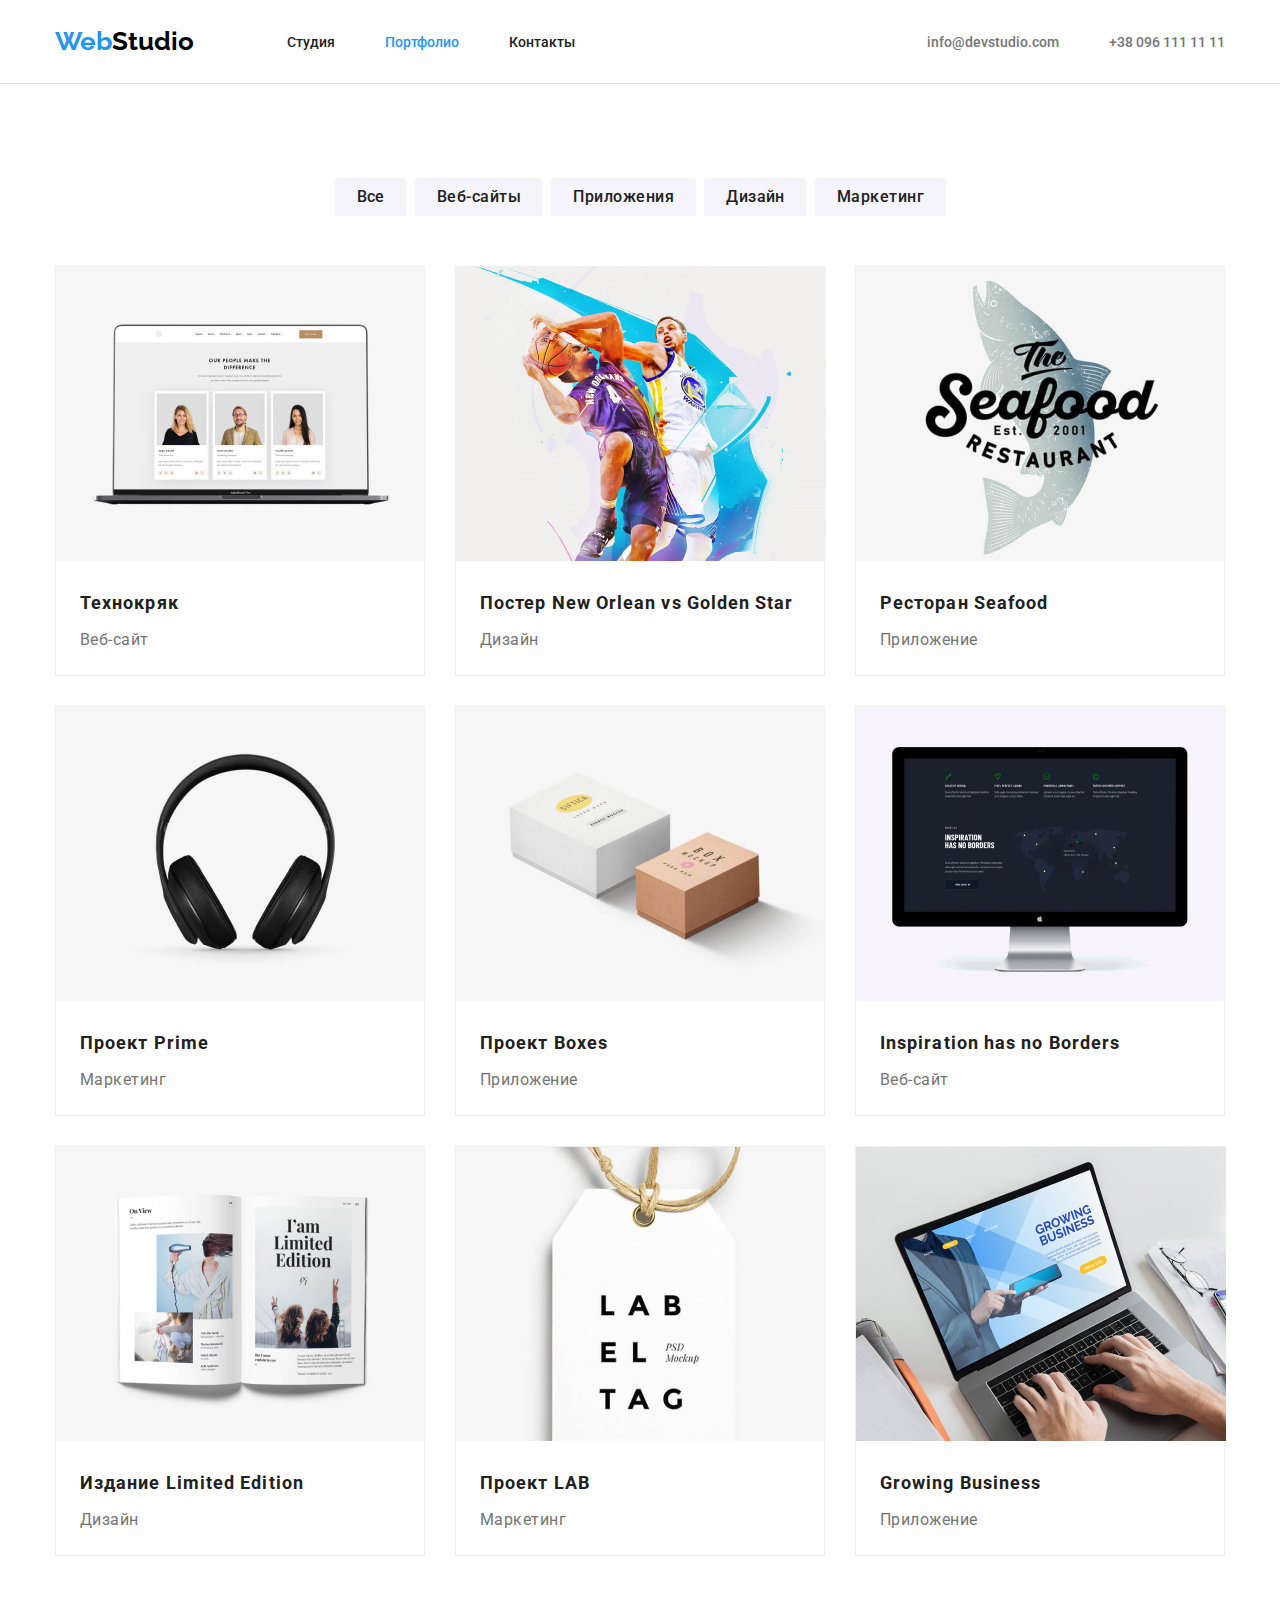
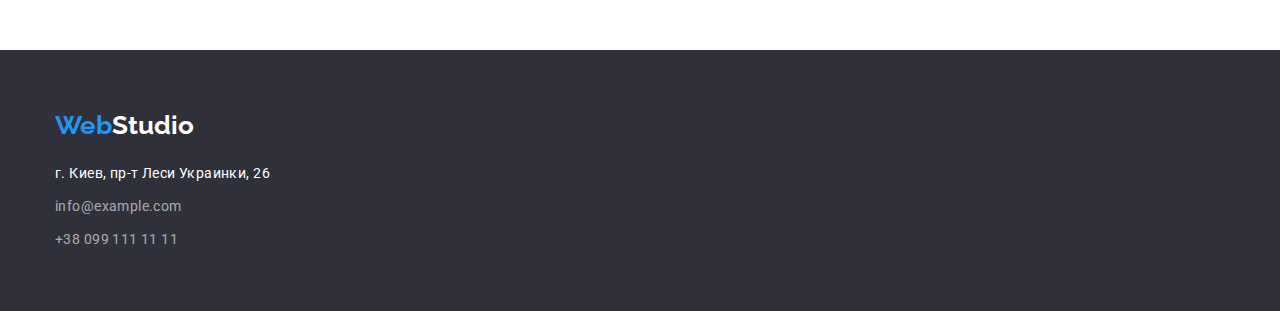
==== portfolio.html @ ee3eafd5 "Добавляет файлы ДЗ-3" ====
<!DOCTYPE html>
<html lang="ru">
  <head>
    <meta charset="UTF-8" />
    <meta name="viewport" content="width=device-width, initial-scale=1.0" />
    <title>Портфолио</title>
    <link rel="stylesheet" href="./css/style.css" />
    <link rel="preconnect" href="https://fonts.gstatic.com" />
    <link
      href="https://fonts.googleapis.com/css2?family=Raleway:wght@700&family=Roboto:wght@400;500;700;900&display=swap"
      rel="stylesheet"
    />
  </head>

  <body>
      <!-- Хедер-->
      <header class="page-header">
        <div class="container">
          <div class="flex-header">
            <!--Главная навигация-->
            <nav class="nav-container">
              <!--Лого хедер-->
              <a class="logo-header" href="./index.html" lang="en">
                <span class="logo-sec">Web</span>Studio
              </a>
              <ul class="site-nav list">
                <li class="item"><a class="link" href="./index.html">Студия</a></li>
                <li class="item"><a class="link current" href="./portfolio.html">Портфолио</a></li>
                <li class="item"><a class="link" href="#">Контакты</a></li>
              </ul>
            </nav>

            <!--Контакты хедер-->
            <ul class="contacts-header list">
              <li class="item">
                <a class="link" href="mailto:info@devstudio.com" lang="en"
                  >info@devstudio.com</a
                >
              </li>
              <li class="item">
                <a class="link" href="tel:+380961111111">+38 096 111 11 11</a>
              </li>
            </ul>
          </div>
        </div>
      </header>

      <!--Главный контент-->
      <main class="portfolio">
        <section>
          <div class="portfolio-section">
            <div class="container">
              <div class="filter-section">        
                <h1 class="hidden-title">Портфолио</h1>
                <!--Кнопки-фильтры-->
                <ul class="filter">
                  <li class="item">
                    <button class="filter-btn" type="button">Все</button>
                  </li>
                  <li class="item">
                    <button class="filter-btn" type="button">Веб-сайты</button>
                  </li>
                  <li class="item">
                    <button class="filter-btn" type="button">Приложения</button>
                  </li>
                  <li class="item">
                    <button class="filter-btn" type="button">Дизайн</button>
                  </li>
                  <li class="item">
                    <button class="filter-btn" type="button">Маркетинг</button>
                  </li>
                </ul>
              </div>

              <!--Реализованные проекты-->
              <div class="progects">
                <h2 class="hidden-title">Реализованные проекты</h2>
                <ul class="progects-list">
                  <li class="item">
                    <a href="#">
                      <img
                        src="images/portfolio/progect-1.jpg"
                        alt="Страница сайта Технокряк на ноутбуке"
                        width="370"
                      />
                      <div class="progect-text">
                        <h3 class="progect-name">Технокряк</h3>
                        <p class="progect-type">Веб-сайт</p>
                      </div>
                    </a>
                  </li>
                  <li class="item">
                    <a href="#">
                      <img
                        src="images/portfolio/progect-2.jpg"
                        alt="Постер Нью-Орлеан против Золотой звезды"
                        width="370"
                      />
                      <div class="progect-text">
                        <h3 class="progect-name">
                          Постер <span lang="en">New Orlean vs Golden Star</span>
                        </h3>
                        <p class="progect-type">Дизайн</p>
                      </div>
                    </a>
                  </li>
                  <li class="item">
                    <a href="#">
                      <img
                        src="images/portfolio/progect-3.jpg"
                        alt="Логотип ресторана Сифуд"
                        width="370"
                      />
                      <div class="progect-text">
                        <h3 class="progect-name">
                          Ресторан <span lang="en">Seafood</span>
                        </h3>
                        <p class="progect-type">Приложение</p>
                      </div>
                    </a>
                  </li >
                  <li class="item">
                    <a href="#">
                      <img
                        src="images/portfolio/progect-4.jpg"
                        alt="Полноразмерные наушники Прайм"
                        width="370"
                      />
                      <div class="progect-text">
                        <h3 class="progect-name">Проект <span lang="en">Prime</span></h3>
                        <p class="progect-type">Маркетинг</p>
                      </div>
                    </a>
                  </li>
                  <li class="item">
                    <a href="#">
                      <img
                        src="images/portfolio/progect-5.jpg"
                        alt="Постер проекта Боксес"
                        width="370"
                      />
                      <div class="progect-text">
                        <h3 class="progect-name">Проект <span lang="en">Boxes</span></h3>
                        <p class="progect-type">Приложение</p>
                      </div>
                    </a>
                  </li>
                  <li class="item">
                    <a href="#">
                      <img
                        src="images/portfolio/progect-6.jpg"
                        alt="Cтраница сайта У вдохновения нет границ на мониторе Эппл"
                        width="370"
                      />
                      <div class="progect-text">
                        <h3 class="progect-name" lang="en">
                          Inspiration has no Borders
                        </h3>
                        <p class="progect-type">Веб-сайт</p>
                      </div>
                    </a>
                  </li>
                  <li class="item">
                    <a href="#">
                      <img
                        src="images/portfolio/progect-7.jpg"
                        alt="Дизайн издания Лимитированая версия"
                        width="370"
                      />
                      <div class="progect-text">
                        <h3 class="progect-name">
                          Издание <span lang="en">Limited Edition</span>
                        </h3>
                        <p class="progect-type">Дизайн</p>
                      </div>
                    </a>
                  </li>
                  <li class="item">
                    <a href="#">
                      <img
                        src="images/portfolio/progect-8.jpg"
                        alt="Постер проекта ЛАБ"
                        width="370"
                      />
                      <div class="progect-text">
                        <h3 class="progect-name">Проект <span lang="en">LAB</span></h3>
                        <p class="progect-type">Маркетинг</p>
                      </div>
                    </a>
                  </li>
                  <li class="item">
                    <a href="#">
                      <img 
                        src="images/portfolio/progect-9.jpg"
                        alt="Страница приложения Растущий бизнес на ноутбуке"
                        width="370"
                      />
                      <div class="progect-text">
                        <h3 class="progect-name" lang="en">Growing Business</h3>
                        <p class="progect-type">Приложение</p>
                      </div>
                    </a>
                  </li>
                </ul>
              </div>
            </div>  
          </div>
        </section>
      </main>

      <!--Футер-->
      <footer class="page-footer">
        <div class="container">
          <!--Лого футер-->
          <a class="logo-footer" href="./index.html" lang="en">
            <span class="logo-sec">Web</span>Studio
          </a>

          <!--Реквизиты-->
          <div class="requisites">
            <!--Адрес-->
            <address class="address">г. Киев, пр-т Леси Украинки, 26</address>
            <!--Контакты футер-->
            <ul class="contacts-footer">
              <li class="item">
                <a class="link" href="mailto:info@example.com" lang="en"
                  >info@example.com</a
                >
              </li>
              <li class="item">
                <a class="link" href="tel:+380991111111">+38 099 111 11 11</a>
              </li>
            </ul>
          </div>
        </div>
      </footer>
  </body>
</html>
---- css/style.css ----
html{
    box-sizing: border-box;
}

*, ::before, ::after{
    box-sizing: inherit;
}

:root {
  /*Основные цвета текста */
  --pri-text-color: #212121;
  --sec-text-color: #757575;
  --accent-color: #2196f3;

  /* Основные цвета фона */
  --pri-background-color: #ffffff;
  --sec-background-color: #2f303a;
}

/* Стили по тегам */
body {
  font-family: "Roboto", sans-serif;
  font-style: normal;
  margin: 0;
}

h1, h2, h3, p {
  margin: 0;
  padding: 0;
}

ul {
  margin: 0;
  padding: 0;
}

li {
  margin: 0;
  padding: 0;
  list-style: none;
}

a {
  text-decoration: none;
}

.container {
  width: 1200px;
  padding-left: 15px;
  padding-right: 15px;
  margin: 0 auto;
}

/*Скрытые заголовки*/
.hidden-title {
  position: absolute;
  width: 1px;
  height: 1px;
  margin: -1px;
  border: 0;
  padding: 0;
  
  white-space: nowrap;
  clip-path: inset(100%);
  clip: rect(0 0 0 0);
  overflow: hidden;
}

/* Лого */
.logo-header {
  margin-right: 93px;

  font-family: Raleway, sans-serif;
  font-style: normal;
  font-weight: 700;
  font-size: 26px;
  line-height: 31px;

  color: #000000;
}

.logo-footer {
  font-family: Raleway, sans-serif;
  font-style: normal;
  font-weight: 700;
  font-size: 26px;
  line-height: 31px;
  
  color: #ffffff;
}

.logo-sec {
  color: var(--accent-color);
}

/* Хедер */
.page-header {
  border-bottom: #E5E5E5 1px solid;
  background: var(--pri-background-color);
}

.flex-header {
  display: flex;
  align-items: center;
  justify-content: space-between;
}

/* Навигация */
.nav-container {
  display: flex;
  align-items: center;
}

.site-nav {
  display: flex;
  align-items: center;
  width: 294px;

  padding-left: 0;
  padding-top: 32px;
  padding-bottom: 32px;
}

.site-nav .item:not(:last-child) {
  margin-right: 50px;
}

.site-nav .link {
  font-weight: 500;
  font-size: 14px;
  line-height: 16px;

  color: var(--pri-text-color);
}

.site-nav .link:hover,
.site-nav .link:focus {
  color: var(--accent-color);
}

.site-nav .link.current {
  color: var(--accent-color);
}

/* Контакты-хедер */
.contacts-header{
display: flex;
align-items: center;
}

.contacts-header .item:not(:last-child){
  margin-right: 50px;
}

.contacts-header .link {
  font-weight: 500;
  font-size: 14px;
  line-height: 16px;

  color: var(--sec-text-color);
}
.contacts-header .link:hover,
.contacts-header .link:focus {
  color: var(--accent-color);
}

/* Футер */
.page-footer {
  display: flex;
  flex-direction: column;

  padding-top: 60px;
  padding-bottom: 60px;

  background: var(--sec-background-color);
}

.requisites {
  margin-top: 20px;
  width: 231px;
}

.address {
  margin-bottom: 9px;

  font-style: normal;
  font-weight: 400;
  font-size: 14px;
  line-height: 24px;
  letter-spacing: 0.03em;
  color: #ffffff;
}

.contacts-footer .item:not(:last-child) {
  margin-bottom: 9px;
}

.contacts-footer .link {
  font-weight: 400;
  font-size: 14px;
  line-height: 24px;
  letter-spacing: 0.03em;
  color: rgba(255, 255, 255, 0.6);
}

/* Главный контент - Студия */
.section-title {
  margin-bottom: 50px;
  font-weight: 700;
  font-size: 36px;
  line-height:42px;
  text-align: center;
  letter-spacing: 0.03em;
  color: var(--pri-text-color);
}
/* Герой */
.hero {
  padding-top: 200px;
  padding-bottom: 200px;
  
  text-align: center;
  background: var(--sec-background-color);
}

.hero-title {
  width: 696px;

  margin-bottom: 30px;
  margin-left: auto;
  margin-right: auto;

  font-weight: 900;
  font-size: 44px;
  line-height: 60px;

  letter-spacing: 0.06em;
  text-transform: uppercase;
  color: #ffffff;
}

.hero-button {
  border: transparent;
  border-radius: 4px;

  cursor: pointer;

  padding-top: 10px;
  padding-bottom: 10px;
  padding-left: 32px;
  padding-right: 32px;

  font-family: inherit;
  font-weight: 700;
  font-size: 16px;
  line-height: 30px;

  letter-spacing: 0.06em;
  color: #ffffff;
  background-color: var(--accent-color);
}

/* Особенности */
.features {
  padding-top: 94px;

  background: var(--pri-background-color);
}

.features-list {
  display: flex;
}

.features-list .item {
  width: 270px;
  margin-right: 30px;
}

.features-list .item:last-child {
  margin-right: 0;
}

.features-title {
  margin-bottom: 10px;

  font-weight: 700;
  font-size: 14px;
  line-height: 16px;
  letter-spacing: 0.03em;
  text-transform: uppercase;
  color: var(--pri-text-color);
}

.features-text {
  font-weight: 400;
  font-size: 14px;
  line-height: 24px;
  letter-spacing: 0.03em;
  color: var(--sec-text-color);
}

/* Чем мы занимаемся */
.we-do {
  padding-top: 94px;
  padding-bottom: 94px;

  background: var(--pri-background-color);
}

.we-do-list {
  display: flex;
}

.we-do-list .item {
  width: 370px;
  margin-right: 30px;
}

.we-do-list .item:last-child{
  margin-right: 0;
}

/* Наша командa */
.team {
  padding-top: 94px; 
  padding-bottom: 94px; 

  background: #f5f4fa;
}

.team-list{
  display: flex;
}

.team-list .item {
  width: 270px;
  margin-right: 30px;
  background-color: var(--pri-background-color);
}

.team-list .item:last-child {
  margin-right: 0;
}

.team-text {
  padding-top: 30px;
  padding-bottom: 30px;
}

.team-name {
  margin-bottom: 10px;
  font-weight: 500;
  font-size: 16px;
  line-height: 19px;
  text-align: center;
  letter-spacing: 0.03em;
  color: var(--pri-text-color);
}

.team-profession {
  font-weight: 400;
  font-size: 16px;
  line-height: 19px;
  text-align: center;
  letter-spacing: 0.03em;
  color: var(--sec-text-color);
}

/* Главный контент - Портфолио */
.portfolio-section {
  padding-top: 94px;
  padding-bottom: 94px;
}

.filter-section {
  text-align: center;
  background: var(--pri-background-color);
}

/* Кнопки-фильтры */
.filter {
  display: flex;

  margin-left: auto;
  margin-right: auto;
  width: 611px;

}

.filter .item {
  margin-right: 8px;
}

.filter .item:last-child {
  margin-right: 0;
}

.filter-btn {
  border: transparent;
  border-radius: 4px;

  cursor: pointer;
  white-space: nowrap;

  padding-top: 6px;
  padding-bottom: 6px;
  padding-left: 22px;
  padding-right: 22px;
  
  font-family: inherit;
  font-weight: 500;
  font-size: 16px;
  line-height: 26px;
  text-align: center;
  letter-spacing: 0.03em;
  color: var(--pri-text-color);
  background: #f5f4fa;
}

.filter-btn:hover,
.filter-btn:focus {
  font-weight: 500;
  font-size: 16px;
  line-height: 26px;
  text-align: center;
  letter-spacing: 0.03em;
  color: #ffffff;
  background: var(--accent-color);
}

/* Реализованные проекты */
.progects {
  margin-top: 50px;
}

.progects-list {
  display: flex;
  flex-wrap: wrap;
}

.progects-list .item {
  width: 370px;
  border: 1px solid #eeeeee;
  margin-bottom: 30px;
  margin-right: 30px;
  text-align: left;
}

.progects-list .item:nth-child(3n) {
    margin-right: 0px;
}

.progects-list .item:nth-last-child(-n+3){
    margin-bottom: 0px;
}

.progect-text {
  padding-top: 20px;
  padding-bottom: 20px;
  padding-left: 24px;
  padding-right: 24px;
}

.progect-name {
  margin-bottom: 4px;
  font-weight: 700;
  font-size: 18px;

  line-height: 36px;
  letter-spacing: 0.06em;
  color: var(--pri-text-color)
}

.progect-type {
  font-weight: 400;
  font-size: 16px;
  line-height: 30px;
  letter-spacing: 0.03em;
  color: var(--sec-text-color)
}
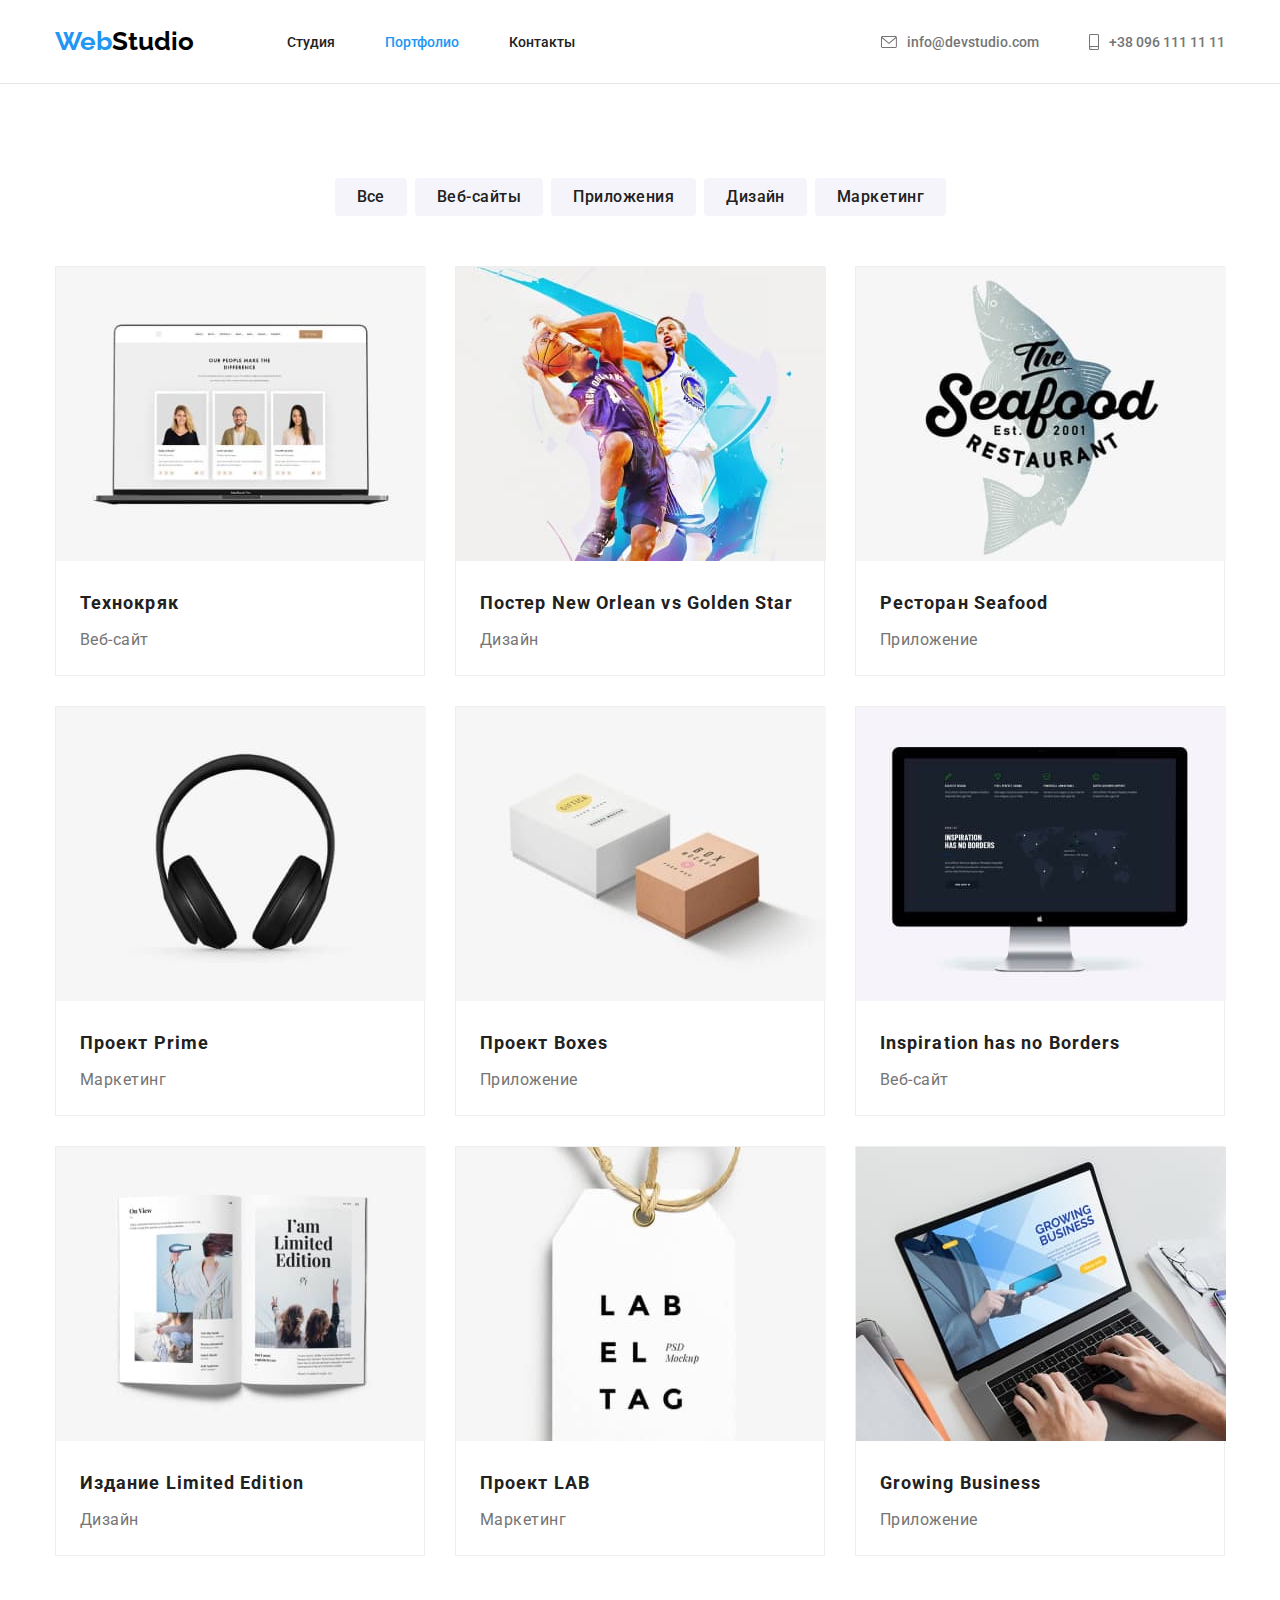
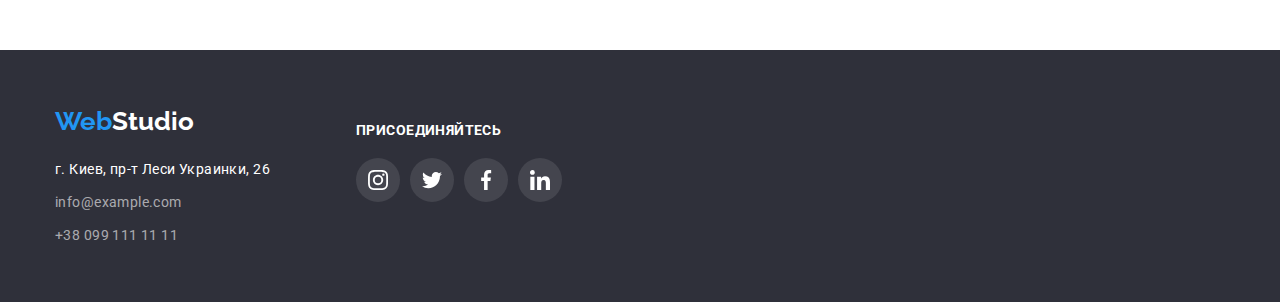
==== commit 28aa1ec4: "Вносит правки в портфолио" ====
--- a/portfolio.html
+++ b/portfolio.html
@@ -33,12 +33,19 @@
             <!--Контакты хедер-->
             <ul class="contacts-header list">
               <li class="item">
-                <a class="link" href="mailto:info@devstudio.com" lang="en"
-                  >info@devstudio.com</a
-                >
+                <a class="link" href="mailto:info@devstudio.com" lang="en">
+                  <svg class="contact-icon" width="16" height="12">
+                    <use href="./images/svg/symbol-defs.svg#icon-envelope"></use>
+                  </svg> 
+                  info@devstudio.com 
+                </a>
               </li>
               <li class="item">
-                <a class="link" href="tel:+380961111111">+38 096 111 11 11</a>
+                <a class="link" href="tel:+380961111111">
+                  <svg class="contact-icon" width="10" height="16">
+                    <use href="./images/svg/symbol-defs.svg#icon-smartphone"></use>
+                  </svg>
+                  +38 096 111 11 11</a>
               </li>
             </ul>
           </div>
@@ -77,20 +84,20 @@
                 <h2 class="hidden-title">Реализованные проекты</h2>
                 <ul class="progects-list">
                   <li class="item">
-                    <a href="#">
+                    <a class="link" href="#">
                       <img
                         src="images/portfolio/progect-1.jpg"
                         alt="Страница сайта Технокряк на ноутбуке"
                         width="370"
                       />
-                      <div class="progect-text">
+                      <div class="progect-text">  
                         <h3 class="progect-name">Технокряк</h3>
                         <p class="progect-type">Веб-сайт</p>
                       </div>
                     </a>
                   </li>
                   <li class="item">
-                    <a href="#">
+                    <a class="link" href="#">
                       <img
                         src="images/portfolio/progect-2.jpg"
                         alt="Постер Нью-Орлеан против Золотой звезды"
@@ -105,7 +112,7 @@
                     </a>
                   </li>
                   <li class="item">
-                    <a href="#">
+                    <a class="link" href="#">
                       <img
                         src="images/portfolio/progect-3.jpg"
                         alt="Логотип ресторана Сифуд"
@@ -120,7 +127,7 @@
                     </a>
                   </li >
                   <li class="item">
-                    <a href="#">
+                    <a class="link" href="#">
                       <img
                         src="images/portfolio/progect-4.jpg"
                         alt="Полноразмерные наушники Прайм"
@@ -133,7 +140,7 @@
                     </a>
                   </li>
                   <li class="item">
-                    <a href="#">
+                    <a class="link" href="#">
                       <img
                         src="images/portfolio/progect-5.jpg"
                         alt="Постер проекта Боксес"
@@ -146,7 +153,7 @@
                     </a>
                   </li>
                   <li class="item">
-                    <a href="#">
+                    <a class="link" href="#">
                       <img
                         src="images/portfolio/progect-6.jpg"
                         alt="Cтраница сайта У вдохновения нет границ на мониторе Эппл"
@@ -161,7 +168,7 @@
                     </a>
                   </li>
                   <li class="item">
-                    <a href="#">
+                    <a class="link" href="#">
                       <img
                         src="images/portfolio/progect-7.jpg"
                         alt="Дизайн издания Лимитированая версия"
@@ -176,7 +183,7 @@
                     </a>
                   </li>
                   <li class="item">
-                    <a href="#">
+                    <a class="link" href="#">
                       <img
                         src="images/portfolio/progect-8.jpg"
                         alt="Постер проекта ЛАБ"
@@ -189,7 +196,7 @@
                     </a>
                   </li>
                   <li class="item">
-                    <a href="#">
+                    <a class="link" href="#">
                       <img 
                         src="images/portfolio/progect-9.jpg"
                         alt="Страница приложения Растущий бизнес на ноутбуке"
@@ -199,7 +206,7 @@
                         <h3 class="progect-name" lang="en">Growing Business</h3>
                         <p class="progect-type">Приложение</p>
                       </div>
-                    </a>
+                    </a>      
                   </li>
                 </ul>
               </div>
@@ -211,26 +218,63 @@
       <!--Футер-->
       <footer class="page-footer">
         <div class="container">
-          <!--Лого футер-->
-          <a class="logo-footer" href="./index.html" lang="en">
-            <span class="logo-sec">Web</span>Studio
-          </a>
-
-          <!--Реквизиты-->
-          <div class="requisites">
-            <!--Адрес-->
-            <address class="address">г. Киев, пр-т Леси Украинки, 26</address>
-            <!--Контакты футер-->
-            <ul class="contacts-footer">
-              <li class="item">
-                <a class="link" href="mailto:info@example.com" lang="en"
-                  >info@example.com</a
-                >
-              </li>
-              <li class="item">
-                <a class="link" href="tel:+380991111111">+38 099 111 11 11</a>
-              </li>
-            </ul>
+          <div class="flex-footer">
+            <div class="footer-address">
+              <!--Лого футер-->
+              <a class="logo-footer" href="./index.html" lang="en">
+                <span class="logo-sec">Web</span>Studio
+              </a>
+
+              <!--Реквизиты-->
+              <div class="requisites">
+                <!--Адрес-->
+                <address class="address">г. Киев, пр-т Леси Украинки, 26</address>
+                <!--Контакты футер-->
+                <ul class="contacts-footer">
+                  <li class="item">
+                    <a class="link" href="mailto:info@example.com" lang="en"
+                      >info@example.com
+                    </a>
+                  </li>
+                  <li class="item">
+                    <a class="link" href="tel:+380991111111">+38 099 111 11 11</a>
+                  </li>
+                </ul>
+              </div>
+            </div>
+            <div class="join">
+              <p class="footer-text">Присоединяйтесь</p>
+                <ul class="footer-links list">
+                  <li class="item">
+                    <a class="link" href="#">
+                      <svg class="social-icon" width="20" height="20">
+                        <use href="./images/svg/symbol-defs.svg#icon-instagram"></use>
+                      </svg>
+                    </a>
+                  </li>
+                  <li class="item">
+                    <a class="link" href="#">
+                      <svg class="social-icon" width="20" height="20">
+                        <use href="./images/svg/symbol-defs.svg#icon-twitter"></use>
+                      </svg>
+                    </a>
+                  </li>
+                  <li class="item">
+                    <a class="link" href="#">
+                      <svg class="social-icon" width="20" height="20">
+                        <use href="./images/svg/symbol-defs.svg#icon-facebook"></use>
+                      </svg>
+                    </a>
+                  </li>
+                  <li class="item">
+                    <a class="link" href="#">
+                      <svg class="social-icon" width="20" height="20">
+                        <use href="./images/svg/symbol-defs.svg#icon-linkedin"></use>
+                      </svg>
+                    </a>
+                  </li>
+                </ul>
+            </div>
           </div>
         </div>
       </footer>
--- a/css/style.css
+++ b/css/style.css
@@ -15,6 +15,11 @@
   /* Основные цвета фона */
   --pri-background-color: #ffffff;
   --sec-background-color: #2f303a;
+  --hero-background-color: #C4C4C4;
+
+  /* Основные цвета иконок */
+  --icon-color: #AFB1B8;
+  --icon-background-color: #F5F4FA;
 }
 
 /* Стили по тегам */
@@ -44,6 +49,7 @@
   text-decoration: none;
 }
 
+/* Контейнер */
 .container {
   width: 1200px;
   padding-left: 15px;
@@ -153,26 +159,41 @@
 }
 
 .contacts-header .link {
+  display: flex;
+  align-items: center;
   font-weight: 500;
   font-size: 14px;
   line-height: 16px;
 
   color: var(--sec-text-color);
+  fill: var(--sec-text-color);
+
 }
 .contacts-header .link:hover,
 .contacts-header .link:focus {
+  fill: var(--accent-color);
   color: var(--accent-color);
+}
+
+.contact-icon {
+margin-right: 10px;
 }
 
 /* Футер */
 .page-footer {
-  display: flex;
-  flex-direction: column;
-
-  padding-top: 60px;
-  padding-bottom: 60px;
+  /* padding-top: 60px;
+  padding-bottom: 60px; */
 
   background: var(--sec-background-color);
+}
+
+.flex-footer {
+  display: flex;
+  align-items: center;
+}
+
+.footer-address {
+  margin-right: 70px;
 }
 
 .requisites {
@@ -202,6 +223,50 @@
   letter-spacing: 0.03em;
   color: rgba(255, 255, 255, 0.6);
 }
+
+.join {
+  width: 206px;
+  padding-top: 72px;
+  padding-bottom: 100px;
+}
+
+.footer-text {
+  margin-bottom: 20px;
+  font-weight: 700;
+  font-size: 14px;
+  line-height: 16px;
+  letter-spacing: 0.03em;
+  text-transform: uppercase;
+  color: #FFFFFF;
+}
+
+.footer-links {
+  display: flex;
+  justify-content: center;
+  align-items: center;
+  width:206px;
+}
+
+.footer-links>.item:not(:last-child) {
+  margin-right: 10px;
+}
+.footer-links .link{
+  display: flex;
+  align-items: center;
+  padding: 12px;
+  border-radius: 50%;
+  background-color: rgba(255, 255, 255, 0.1);
+  fill: #ffffff;
+}
+
+.footer-links .link:hover,
+.footer-links .link:focus {
+  border-radius: 50%;
+  background-color: var(--accent-color);
+  fill:  #ffffff;
+}
+
+
 
 /* Главный контент - Студия */
 .section-title {
@@ -215,11 +280,26 @@
 }
 /* Герой */
 .hero {
+  text-align: center;
+  background-color: var(--hero-background-color);
+}
+
+.overlay {
+  margin-left: auto;
+  margin-right: auto;
+  max-width: 1600px;
+  height: 600px;
+  background-image: linear-gradient( to right, rgba(47, 48, 58, 0.4), rgba(47, 48, 58, 0.4) ), url(../images/studio/Hero.jpg);
+  background-size: cover;
+  background-repeat: no-repeat;
+  background-position: center;
+}
+
+.container-hero {
+  margin-left: auto;
+  margin-right: auto;
   padding-top: 200px;
   padding-bottom: 200px;
-  
-  text-align: center;
-  background: var(--sec-background-color);
 }
 
 .hero-title {
@@ -298,6 +378,17 @@
   color: var(--sec-text-color);
 }
 
+.features-svg {
+  display: flex;
+  align-items: center;
+
+  margin-bottom: 30px;
+  height: 120px;
+  background-color: var(--icon-background-color);
+
+  border-radius: 4px;
+}
+
 /* Чем мы занимаемся */
 .we-do {
   padding-top: 94px;
@@ -331,7 +422,7 @@
   display: flex;
 }
 
-.team-list .item {
+.team-list>.item {
   width: 270px;
   margin-right: 30px;
   background-color: var(--pri-background-color);
@@ -343,7 +434,7 @@
 
 .team-text {
   padding-top: 30px;
-  padding-bottom: 30px;
+  margin-bottom: 16px;
 }
 
 .team-name {
@@ -364,6 +455,86 @@
   letter-spacing: 0.03em;
   color: var(--sec-text-color);
 }
+
+.team-links {
+  padding-bottom: 30px;
+  margin-left: auto;
+  margin-right: auto;
+  width: 206px
+}
+
+.social-links {
+  display: flex;
+  justify-content: center;
+  align-items: center;
+}
+
+.social-links>.item:not(:last-child) {
+  margin-right: 10px;
+}
+.social-links .link{
+  display: flex;
+  align-items: center;
+  padding: 12px;
+  fill: var(--icon-color);
+}
+
+.social-links .link:hover,
+.social-links .link:focus {
+  border-radius: 50%;
+  background-color: var(--accent-color);
+  fill:  #ffffff;
+}
+
+
+
+/* Постоянные клиенты */
+.clients {
+  padding-top: 94px;
+  padding-bottom: 94px;
+
+  background: var(--pri-background-color);
+}
+
+.clients-list {
+  display: flex;
+  justify-content: center;
+}
+
+.clients-list .item {
+  display: flex;
+  justify-content: center;
+  align-items: center;
+  margin-right: 30px;
+  width: 170px;
+  height: 90px;
+} 
+
+.clients-list .item:last-child {
+  margin-right: 0;
+}
+
+.clients-list .link{
+  display: flex;
+  justify-content: center;
+  align-items: center;
+
+  width: 100%;
+  height: 100%;
+  border: 1px solid var(--icon-color);
+  border-radius: 4px;
+
+  color: var(--icon-color);
+  fill: var(--icon-color);
+}
+
+.clients-list .link:hover,
+.clients-list .link:focus {
+  border: 1px solid var(--accent-color);
+  fill: var(--accent-color);
+}
+
+
 
 /* Главный контент - Портфолио */
 .portfolio-section {
@@ -425,6 +596,10 @@
   letter-spacing: 0.03em;
   color: #ffffff;
   background: var(--accent-color);
+
+  box-shadow: 0px 3px 1px rgba(0, 0, 0, 0.1), 0px 1px 2px rgba(0, 0, 0, 0.08), 0px 2px 2px rgba(0, 0, 0, 0.12);
+  border-radius: 4px;
+
 }
 
 /* Реализованные проекты */
@@ -445,6 +620,15 @@
   text-align: left;
 }
 
+.progects-list .link {
+  display: block;
+}
+
+.progects-list .link:hover,
+.progects-list .link:focus {
+  box-shadow: 0px 1px 1px rgba(0, 0, 0, 0.12), 0px 4px 4px rgba(0, 0, 0, 0.06), 1px 4px 6px rgba(0, 0, 0, 0.16);
+}
+
 .progects-list .item:nth-child(3n) {
     margin-right: 0px;
 }
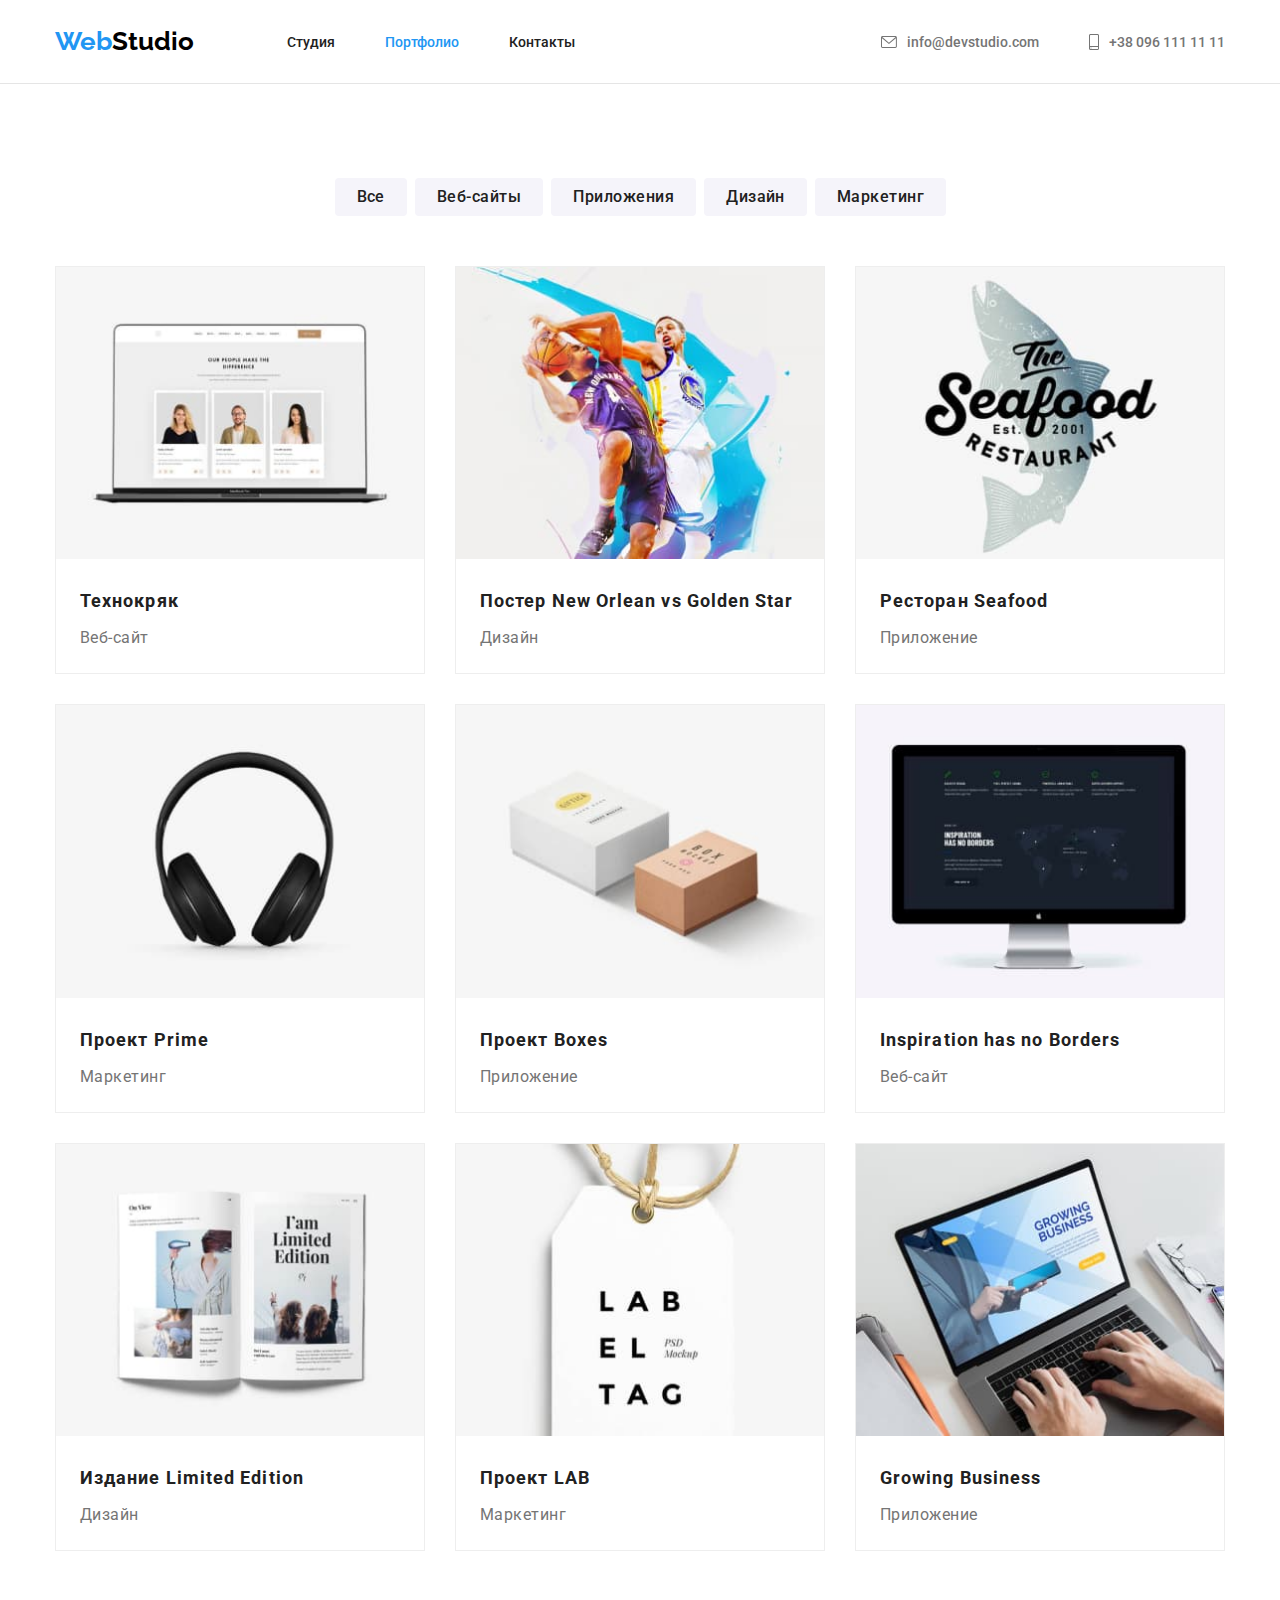
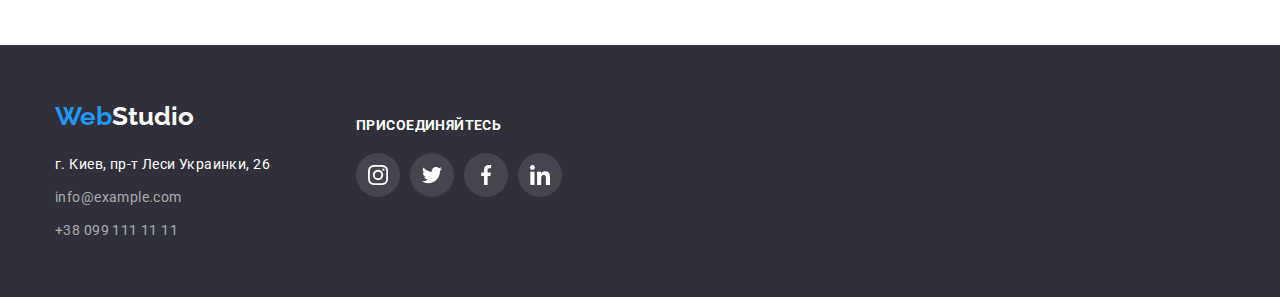
==== commit 18e82a58: "Вносит правки" ====
--- a/portfolio.html
+++ b/portfolio.html
@@ -88,7 +88,7 @@
                       <img
                         src="images/portfolio/progect-1.jpg"
                         alt="Страница сайта Технокряк на ноутбуке"
-                        width="370"
+                        width="100%"
                       />
                       <div class="progect-text">  
                         <h3 class="progect-name">Технокряк</h3>
@@ -101,7 +101,7 @@
                       <img
                         src="images/portfolio/progect-2.jpg"
                         alt="Постер Нью-Орлеан против Золотой звезды"
-                        width="370"
+                        width="100%"
                       />
                       <div class="progect-text">
                         <h3 class="progect-name">
@@ -116,7 +116,7 @@
                       <img
                         src="images/portfolio/progect-3.jpg"
                         alt="Логотип ресторана Сифуд"
-                        width="370"
+                        width="100%"
                       />
                       <div class="progect-text">
                         <h3 class="progect-name">
@@ -131,7 +131,7 @@
                       <img
                         src="images/portfolio/progect-4.jpg"
                         alt="Полноразмерные наушники Прайм"
-                        width="370"
+                        width="100%"
                       />
                       <div class="progect-text">
                         <h3 class="progect-name">Проект <span lang="en">Prime</span></h3>
@@ -144,7 +144,7 @@
                       <img
                         src="images/portfolio/progect-5.jpg"
                         alt="Постер проекта Боксес"
-                        width="370"
+                        width="100%"
                       />
                       <div class="progect-text">
                         <h3 class="progect-name">Проект <span lang="en">Boxes</span></h3>
@@ -157,7 +157,7 @@
                       <img
                         src="images/portfolio/progect-6.jpg"
                         alt="Cтраница сайта У вдохновения нет границ на мониторе Эппл"
-                        width="370"
+                        width="100%"
                       />
                       <div class="progect-text">
                         <h3 class="progect-name" lang="en">
@@ -172,7 +172,7 @@
                       <img
                         src="images/portfolio/progect-7.jpg"
                         alt="Дизайн издания Лимитированая версия"
-                        width="370"
+                        width="100%"
                       />
                       <div class="progect-text">
                         <h3 class="progect-name">
@@ -187,7 +187,7 @@
                       <img
                         src="images/portfolio/progect-8.jpg"
                         alt="Постер проекта ЛАБ"
-                        width="370"
+                        width="100%"
                       />
                       <div class="progect-text">
                         <h3 class="progect-name">Проект <span lang="en">LAB</span></h3>
@@ -200,7 +200,7 @@
                       <img 
                         src="images/portfolio/progect-9.jpg"
                         alt="Страница приложения Растущий бизнес на ноутбуке"
-                        width="370"
+                        width="100%"
                       />
                       <div class="progect-text">
                         <h3 class="progect-name" lang="en">Growing Business</h3>
--- a/css/style.css
+++ b/css/style.css
@@ -76,6 +76,9 @@
 .logo-header {
   margin-right: 93px;
 
+  padding-top: 24px;
+  padding-bottom: 24px;
+
   font-family: Raleway, sans-serif;
   font-style: normal;
   font-weight: 700;
@@ -135,6 +138,8 @@
   font-weight: 500;
   font-size: 14px;
   line-height: 16px;
+  padding-top: 32px;
+  padding-bottom: 32px;       
 
   color: var(--pri-text-color);
 }
@@ -161,6 +166,10 @@
 .contacts-header .link {
   display: flex;
   align-items: center;
+
+  padding-top: 32px;
+  padding-bottom: 32px;
+
   font-weight: 500;
   font-size: 14px;
   line-height: 16px;
@@ -380,6 +389,7 @@
 
 .features-svg {
   display: flex;
+  justify-content: center;
   align-items: center;
 
   margin-bottom: 30px;
@@ -425,6 +435,10 @@
 .team-list>.item {
   width: 270px;
   margin-right: 30px;
+
+  box-shadow: 0px 1px 3px rgba(0, 0, 0, 0.12), 0px 1px 1px rgba(0, 0, 0, 0.14), 0px 2px 1px rgba(0, 0, 0, 0.2);
+  border-radius: 0px 0px 4px 4px;
+
   background-color: var(--pri-background-color);
 }
 
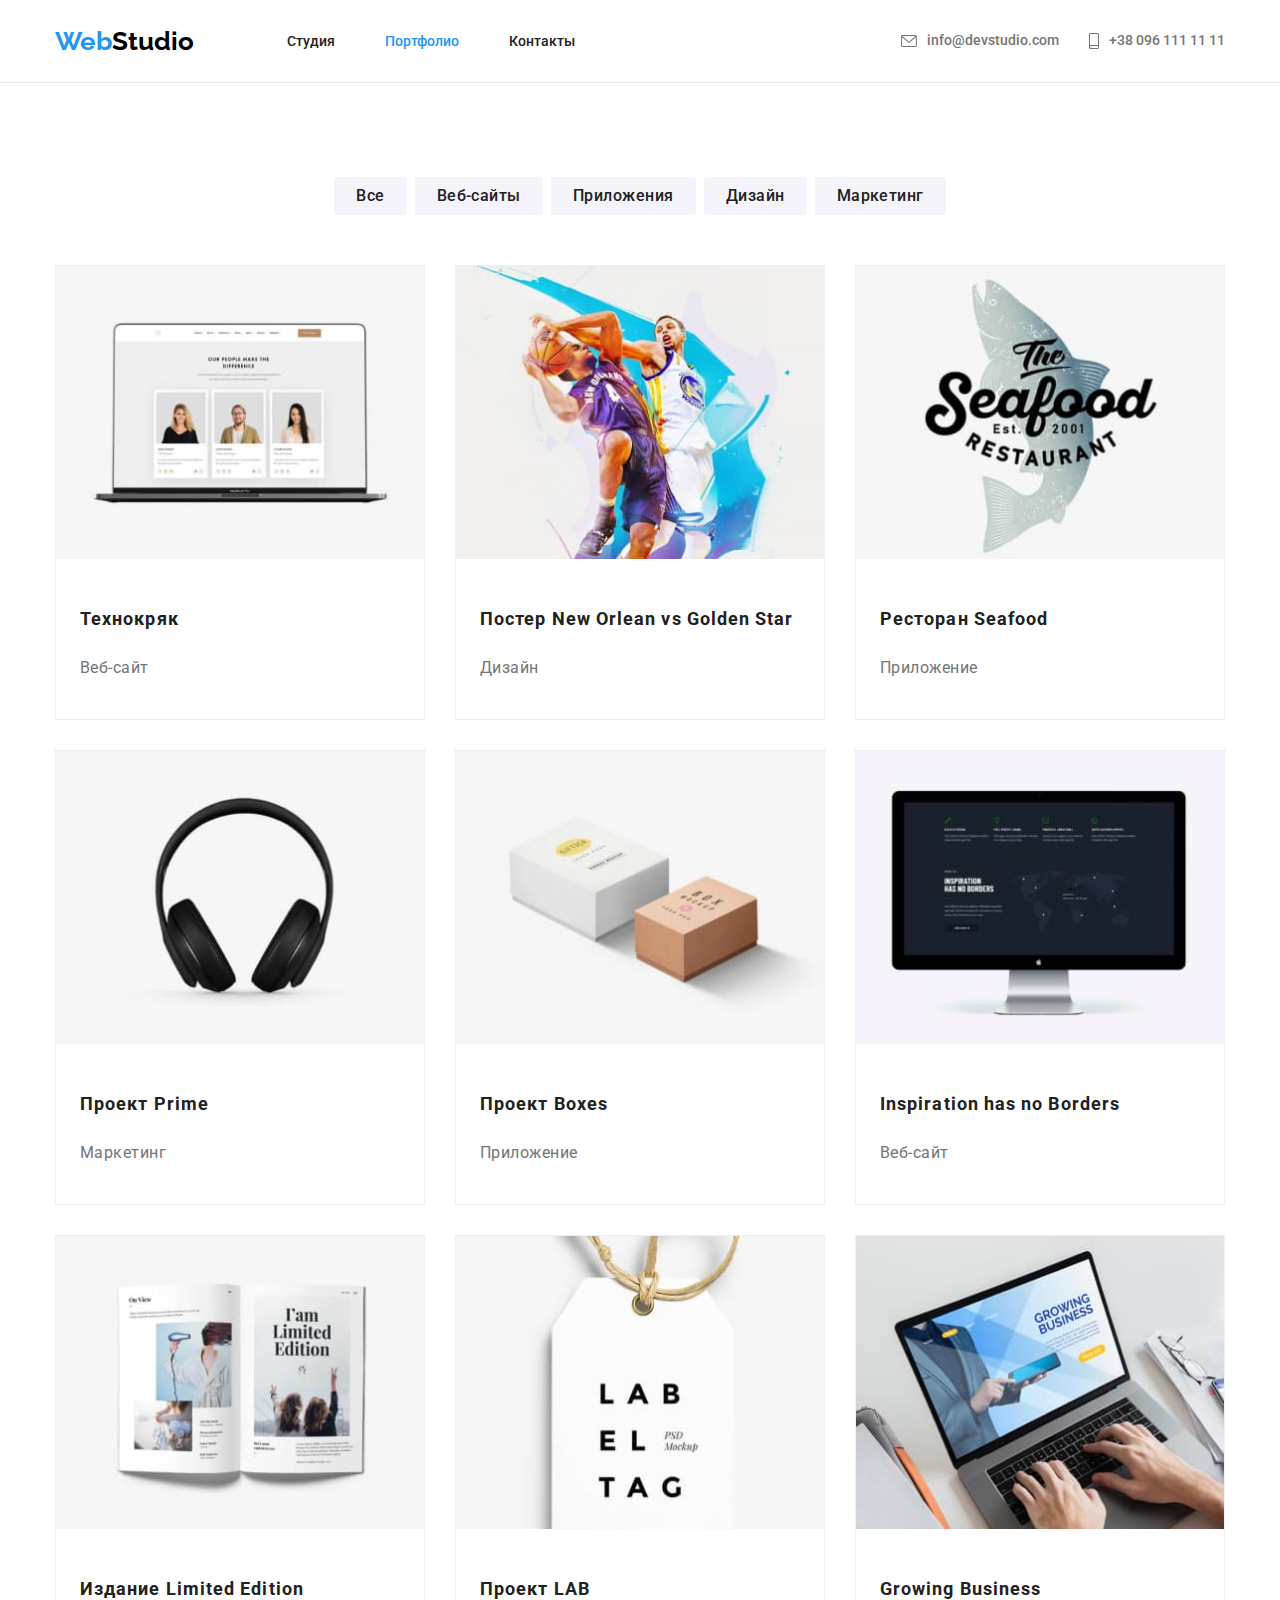
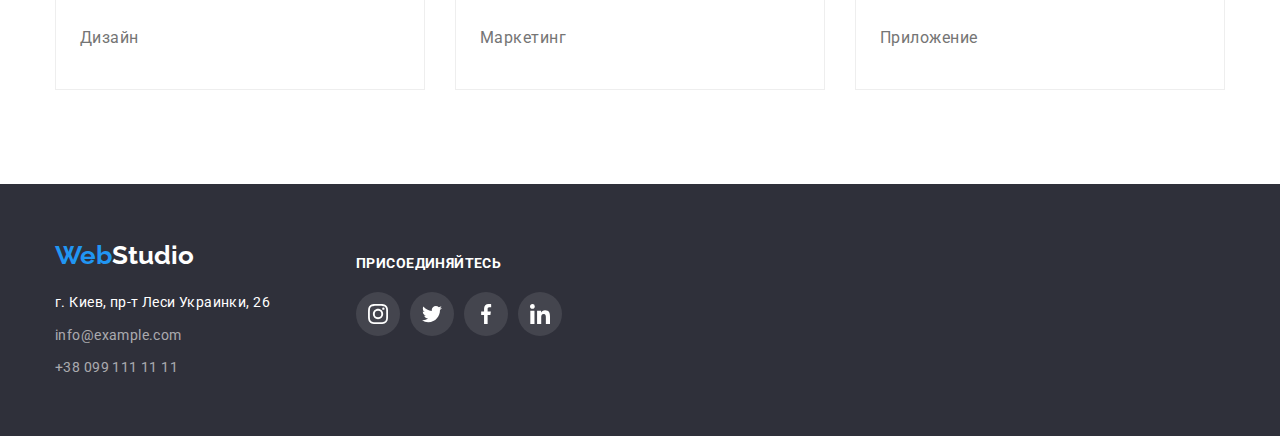
==== commit 30a2043f: "Вносит правки (Каникулы)" ====
--- a/portfolio.html
+++ b/portfolio.html
@@ -4,279 +4,297 @@
     <meta charset="UTF-8" />
     <meta name="viewport" content="width=device-width, initial-scale=1.0" />
     <title>Портфолио</title>
-    <link rel="stylesheet" href="./css/style.css" />
     <link rel="preconnect" href="https://fonts.gstatic.com" />
     <link
       href="https://fonts.googleapis.com/css2?family=Raleway:wght@700&family=Roboto:wght@400;500;700;900&display=swap"
       rel="stylesheet"
     />
+    <link
+      rel="stylesheet"
+      href="https://cdnjs.cloudflare.com/ajax/libs/modern-normalize/1.0.0/modern-normalize.min.css"
+    />
+    <link rel="stylesheet" href="./css/style.css" />
   </head>
 
   <body>
-      <!-- Хедер-->
-      <header class="page-header">
+    <!-- Хедер -->
+    <header class="page-header">
+      <div class="container">
+        <div class="header-flex">
+          <!-- Главная навигация -->
+          <nav class="navigation">
+            <!-- Лого-хедер -->
+            <a class="logo-header link" href="./index.html" lang="en">
+              <span class="logo-web">Web</span>Studio
+            </a>
+
+            <!-- Переход на другие страницы -->
+            <ul class="nav-list list">
+              <li class="item">
+                <a class="link" href="./index.html">Студия</a>
+              </li>
+              <li class="item">
+                <a class="link current" href="./portfolio.html">Портфолио</a>
+              </li>
+              <li class="item">
+                <a class="link" href="#">Контакты</a>
+              </li>
+            </ul>
+          </nav>
+
+          <!-- Контакты хедер -->
+          <ul class="contacts-header list">
+            <li class="item">
+              <a class="link" href="mailto:info@devstudio.com">
+                <svg class="icon" width="16" height="12">
+                  <use href="./images/svg/sprite.svg#icon-envelope"></use>
+                </svg>
+                info@devstudio.com
+              </a>
+            </li>
+            <li class="item">
+              <a class="link" href="tel:+380961111111">
+                <svg class="icon" width="10" height="16">
+                  <use href="./images/svg/sprite.svg#icon-smartphone"></use>
+                </svg>
+                +38 096 111 11 11
+              </a>
+            </li>
+          </ul>
+        </div>
+      </div>
+    </header>
+
+    <!-- Главный контент -->
+    <main>
+      <section class="portfolio">
         <div class="container">
-          <div class="flex-header">
-            <!--Главная навигация-->
-            <nav class="nav-container">
-              <!--Лого хедер-->
-              <a class="logo-header" href="./index.html" lang="en">
-                <span class="logo-sec">Web</span>Studio
-              </a>
-              <ul class="site-nav list">
-                <li class="item"><a class="link" href="./index.html">Студия</a></li>
-                <li class="item"><a class="link current" href="./portfolio.html">Портфолио</a></li>
-                <li class="item"><a class="link" href="#">Контакты</a></li>
-              </ul>
-            </nav>
-
-            <!--Контакты хедер-->
-            <ul class="contacts-header list">
-              <li class="item">
-                <a class="link" href="mailto:info@devstudio.com" lang="en">
-                  <svg class="contact-icon" width="16" height="12">
-                    <use href="./images/svg/symbol-defs.svg#icon-envelope"></use>
-                  </svg> 
-                  info@devstudio.com 
-                </a>
-              </li>
-              <li class="item">
-                <a class="link" href="tel:+380961111111">
-                  <svg class="contact-icon" width="10" height="16">
-                    <use href="./images/svg/symbol-defs.svg#icon-smartphone"></use>
+          <!-- Скрытый заголовок -->
+          <h1 class="title hidden">Портфолио</h1>
+
+          <!-- Фильтр -->
+          <ul class="filter-list list">
+            <li class="item">
+              <button class="filter-btn" type="button">Все</button>
+            </li>
+            <li class="item">
+              <button class="filter-btn" type="button">Веб-сайты</button>
+            </li>
+            <li class="item">
+              <button class="filter-btn" type="button">Приложения</button>
+            </li>
+            <li class="item">
+              <button class="filter-btn" type="button">Дизайн</button>
+            </li>
+            <li class="item">
+              <button class="filter-btn" type="button">Маркетинг</button>
+            </li>
+          </ul>
+
+          <!-- Скрытый заголовок -->
+          <h2 class="title hidden">Наши проекты</h2>
+
+          <!-- Проекты -->
+          <ul class="progects list">
+            <li class="item">
+              <a class="link" href="#">
+                <img
+                  src="images/portfolio/progect-1.jpg"
+                  alt="Страница сайта Технокряк на ноутбуке"
+                  width="100%"
+                />
+                <div class="progect-text">
+                  <h3 class="progect-name">Технокряк</h3>
+                  <p class="progect-type">Веб-сайт</p>
+                </div>
+              </a>
+            </li>
+            <li class="item">
+              <a class="link" href="#">
+                <img
+                  src="images/portfolio/progect-2.jpg"
+                  alt="Постер Нью-Орлеан против Золотой звезды"
+                  width="100%"
+                />
+                <div class="progect-text">
+                  <h3 class="progect-name">
+                    Постер <span lang="en">New Orlean vs Golden Star</span>
+                  </h3>
+                  <p class="progect-type">Дизайн</p>
+                </div>
+              </a>
+            </li>
+            <li class="item">
+              <a class="link" href="#">
+                <img
+                  src="images/portfolio/progect-3.jpg"
+                  alt="Логотип ресторана Сифуд"
+                  width="100%"
+                />
+                <div class="progect-text">
+                  <h3 class="progect-name">
+                    Ресторан <span lang="en">Seafood</span>
+                  </h3>
+                  <p class="progect-type">Приложение</p>
+                </div>
+              </a>
+            </li>
+            <li class="item">
+              <a class="link" href="#">
+                <img
+                  src="images/portfolio/progect-4.jpg"
+                  alt="Полноразмерные наушники Прайм"
+                  width="100%"
+                />
+                <div class="progect-text">
+                  <h3 class="progect-name">
+                    Проект <span lang="en">Prime</span>
+                  </h3>
+                  <p class="progect-type">Маркетинг</p>
+                </div>
+              </a>
+            </li>
+            <li class="item">
+              <a class="link" href="#">
+                <img
+                  src="images/portfolio/progect-5.jpg"
+                  alt="Постер проекта Боксес"
+                  width="100%"
+                />
+                <div class="progect-text">
+                  <h3 class="progect-name">
+                    Проект <span lang="en">Boxes</span>
+                  </h3>
+                  <p class="progect-type">Приложение</p>
+                </div>
+              </a>
+            </li>
+            <li class="item">
+              <a class="link" href="#">
+                <img
+                  src="images/portfolio/progect-6.jpg"
+                  alt="Cтраница сайта У вдохновения нет границ на мониторе Эппл"
+                  width="100%"
+                />
+                <div class="progect-text">
+                  <h3 class="progect-name" lang="en">
+                    Inspiration has no Borders
+                  </h3>
+                  <p class="progect-type">Веб-сайт</p>
+                </div>
+              </a>
+            </li>
+            <li class="item">
+              <a class="link" href="#">
+                <img
+                  src="images/portfolio/progect-7.jpg"
+                  alt="Дизайн издания Лимитированая версия"
+                  width="100%"
+                />
+                <div class="progect-text">
+                  <h3 class="progect-name">
+                    Издание <span lang="en">Limited Edition</span>
+                  </h3>
+                  <p class="progect-type">Дизайн</p>
+                </div>
+              </a>
+            </li>
+            <li class="item">
+              <a class="link" href="#">
+                <img
+                  src="images/portfolio/progect-8.jpg"
+                  alt="Постер проекта ЛАБ"
+                  width="100%"
+                />
+                <div class="progect-text">
+                  <h3 class="progect-name">
+                    Проект <span lang="en">LAB</span>
+                  </h3>
+                  <p class="progect-type">Маркетинг</p>
+                </div>
+              </a>
+            </li>
+            <li class="item">
+              <a class="link" href="#">
+                <img
+                  src="images/portfolio/progect-9.jpg"
+                  alt="Страница приложения Растущий бизнес на ноутбуке"
+                  width="100%"
+                />
+                <div class="progect-text">
+                  <h3 class="progect-name" lang="en">Growing Business</h3>
+                  <p class="progect-type">Приложение</p>
+                </div>
+              </a>
+            </li>
+          </ul>
+        </div>
+      </section>
+    </main>
+
+    <!-- Футер -->
+    <footer class="page-footer">
+      <div class="container">
+        <div class="footer-flex">
+          <!-- Реквизиты -->
+          <div class="requisites">
+            <!-- Лого-футер -->
+            <a class="logo-footer link" href="./index.html" lang="en">
+              <span class="logo-web">Web</span>Studio
+            </a>
+
+            <!-- Адрес -->
+            <address class="address">г. Киев, пр-т Леси Украинки, 26</address>
+
+            <!-- Контакты футер -->
+            <ul class="contacts-footer list">
+              <li class="item">
+                <a class="link" href="mailto:info@example.com">
+                  info@example.com
+                </a>
+              </li>
+              <li class="item">
+                <a class="link" href="tel:+380991111111"> +38 099 111 11 11 </a>
+              </li>
+            </ul>
+          </div>
+
+          <!-- Присоединяйтесь -->
+          <div class="join">
+            <p class="text">Присоединяйтесь</p>
+            <ul class="join-social list">
+              <li class="item">
+                <a href="#" class="link">
+                  <svg class="icon" width="20" height="20">
+                    <use href="./images/svg/sprite.svg#icon-instagram"></use>
                   </svg>
-                  +38 096 111 11 11</a>
+                </a>
+              </li>
+              <li class="item">
+                <a href="#" class="link">
+                  <svg class="icon" width="20" height="20">
+                    <use href="./images/svg/sprite.svg#icon-twitter"></use>
+                  </svg>
+                </a>
+              </li>
+              <li class="item">
+                <a href="#" class="link">
+                  <svg class="icon" width="20" height="20">
+                    <use href="./images/svg/sprite.svg#icon-facebook"></use>
+                  </svg>
+                </a>
+              </li>
+              <li class="item">
+                <a href="#" class="link">
+                  <svg class="icon" width="20" height="20">
+                    <use href="./images/svg/sprite.svg#icon-linkedin"></use>
+                  </svg>
+                </a>
               </li>
             </ul>
           </div>
         </div>
-      </header>
-
-      <!--Главный контент-->
-      <main class="portfolio">
-        <section>
-          <div class="portfolio-section">
-            <div class="container">
-              <div class="filter-section">        
-                <h1 class="hidden-title">Портфолио</h1>
-                <!--Кнопки-фильтры-->
-                <ul class="filter">
-                  <li class="item">
-                    <button class="filter-btn" type="button">Все</button>
-                  </li>
-                  <li class="item">
-                    <button class="filter-btn" type="button">Веб-сайты</button>
-                  </li>
-                  <li class="item">
-                    <button class="filter-btn" type="button">Приложения</button>
-                  </li>
-                  <li class="item">
-                    <button class="filter-btn" type="button">Дизайн</button>
-                  </li>
-                  <li class="item">
-                    <button class="filter-btn" type="button">Маркетинг</button>
-                  </li>
-                </ul>
-              </div>
-
-              <!--Реализованные проекты-->
-              <div class="progects">
-                <h2 class="hidden-title">Реализованные проекты</h2>
-                <ul class="progects-list">
-                  <li class="item">
-                    <a class="link" href="#">
-                      <img
-                        src="images/portfolio/progect-1.jpg"
-                        alt="Страница сайта Технокряк на ноутбуке"
-                        width="100%"
-                      />
-                      <div class="progect-text">  
-                        <h3 class="progect-name">Технокряк</h3>
-                        <p class="progect-type">Веб-сайт</p>
-                      </div>
-                    </a>
-                  </li>
-                  <li class="item">
-                    <a class="link" href="#">
-                      <img
-                        src="images/portfolio/progect-2.jpg"
-                        alt="Постер Нью-Орлеан против Золотой звезды"
-                        width="100%"
-                      />
-                      <div class="progect-text">
-                        <h3 class="progect-name">
-                          Постер <span lang="en">New Orlean vs Golden Star</span>
-                        </h3>
-                        <p class="progect-type">Дизайн</p>
-                      </div>
-                    </a>
-                  </li>
-                  <li class="item">
-                    <a class="link" href="#">
-                      <img
-                        src="images/portfolio/progect-3.jpg"
-                        alt="Логотип ресторана Сифуд"
-                        width="100%"
-                      />
-                      <div class="progect-text">
-                        <h3 class="progect-name">
-                          Ресторан <span lang="en">Seafood</span>
-                        </h3>
-                        <p class="progect-type">Приложение</p>
-                      </div>
-                    </a>
-                  </li >
-                  <li class="item">
-                    <a class="link" href="#">
-                      <img
-                        src="images/portfolio/progect-4.jpg"
-                        alt="Полноразмерные наушники Прайм"
-                        width="100%"
-                      />
-                      <div class="progect-text">
-                        <h3 class="progect-name">Проект <span lang="en">Prime</span></h3>
-                        <p class="progect-type">Маркетинг</p>
-                      </div>
-                    </a>
-                  </li>
-                  <li class="item">
-                    <a class="link" href="#">
-                      <img
-                        src="images/portfolio/progect-5.jpg"
-                        alt="Постер проекта Боксес"
-                        width="100%"
-                      />
-                      <div class="progect-text">
-                        <h3 class="progect-name">Проект <span lang="en">Boxes</span></h3>
-                        <p class="progect-type">Приложение</p>
-                      </div>
-                    </a>
-                  </li>
-                  <li class="item">
-                    <a class="link" href="#">
-                      <img
-                        src="images/portfolio/progect-6.jpg"
-                        alt="Cтраница сайта У вдохновения нет границ на мониторе Эппл"
-                        width="100%"
-                      />
-                      <div class="progect-text">
-                        <h3 class="progect-name" lang="en">
-                          Inspiration has no Borders
-                        </h3>
-                        <p class="progect-type">Веб-сайт</p>
-                      </div>
-                    </a>
-                  </li>
-                  <li class="item">
-                    <a class="link" href="#">
-                      <img
-                        src="images/portfolio/progect-7.jpg"
-                        alt="Дизайн издания Лимитированая версия"
-                        width="100%"
-                      />
-                      <div class="progect-text">
-                        <h3 class="progect-name">
-                          Издание <span lang="en">Limited Edition</span>
-                        </h3>
-                        <p class="progect-type">Дизайн</p>
-                      </div>
-                    </a>
-                  </li>
-                  <li class="item">
-                    <a class="link" href="#">
-                      <img
-                        src="images/portfolio/progect-8.jpg"
-                        alt="Постер проекта ЛАБ"
-                        width="100%"
-                      />
-                      <div class="progect-text">
-                        <h3 class="progect-name">Проект <span lang="en">LAB</span></h3>
-                        <p class="progect-type">Маркетинг</p>
-                      </div>
-                    </a>
-                  </li>
-                  <li class="item">
-                    <a class="link" href="#">
-                      <img 
-                        src="images/portfolio/progect-9.jpg"
-                        alt="Страница приложения Растущий бизнес на ноутбуке"
-                        width="100%"
-                      />
-                      <div class="progect-text">
-                        <h3 class="progect-name" lang="en">Growing Business</h3>
-                        <p class="progect-type">Приложение</p>
-                      </div>
-                    </a>      
-                  </li>
-                </ul>
-              </div>
-            </div>  
-          </div>
-        </section>
-      </main>
-
-      <!--Футер-->
-      <footer class="page-footer">
-        <div class="container">
-          <div class="flex-footer">
-            <div class="footer-address">
-              <!--Лого футер-->
-              <a class="logo-footer" href="./index.html" lang="en">
-                <span class="logo-sec">Web</span>Studio
-              </a>
-
-              <!--Реквизиты-->
-              <div class="requisites">
-                <!--Адрес-->
-                <address class="address">г. Киев, пр-т Леси Украинки, 26</address>
-                <!--Контакты футер-->
-                <ul class="contacts-footer">
-                  <li class="item">
-                    <a class="link" href="mailto:info@example.com" lang="en"
-                      >info@example.com
-                    </a>
-                  </li>
-                  <li class="item">
-                    <a class="link" href="tel:+380991111111">+38 099 111 11 11</a>
-                  </li>
-                </ul>
-              </div>
-            </div>
-            <div class="join">
-              <p class="footer-text">Присоединяйтесь</p>
-                <ul class="footer-links list">
-                  <li class="item">
-                    <a class="link" href="#">
-                      <svg class="social-icon" width="20" height="20">
-                        <use href="./images/svg/symbol-defs.svg#icon-instagram"></use>
-                      </svg>
-                    </a>
-                  </li>
-                  <li class="item">
-                    <a class="link" href="#">
-                      <svg class="social-icon" width="20" height="20">
-                        <use href="./images/svg/symbol-defs.svg#icon-twitter"></use>
-                      </svg>
-                    </a>
-                  </li>
-                  <li class="item">
-                    <a class="link" href="#">
-                      <svg class="social-icon" width="20" height="20">
-                        <use href="./images/svg/symbol-defs.svg#icon-facebook"></use>
-                      </svg>
-                    </a>
-                  </li>
-                  <li class="item">
-                    <a class="link" href="#">
-                      <svg class="social-icon" width="20" height="20">
-                        <use href="./images/svg/symbol-defs.svg#icon-linkedin"></use>
-                      </svg>
-                    </a>
-                  </li>
-                </ul>
-            </div>
-          </div>
-        </div>
-      </footer>
+      </div>
+    </footer>
   </body>
-</html>+</html>
--- a/css/style.css
+++ b/css/style.css
@@ -1,52 +1,64 @@
-html{
-    box-sizing: border-box;
-}
-
-*, ::before, ::after{
-    box-sizing: inherit;
-}
-
+html {
+  box-sizing: border-box;
+}
+
+*,
+::before,
+::after {
+  box-sizing: inherit;
+}
+
+/* Сброс */
+.item,
+.link,
+.list,
+.text,
+.title {
+  margin: 0;
+  padding: 0;
+  list-style: none;
+  text-decoration: none;
+}
+
+/* Переменные */
 :root {
-  /*Основные цвета текста */
+  /* Основные цвета текста */
   --pri-text-color: #212121;
   --sec-text-color: #757575;
+
+  /* Основные цвета иконок */
+  --pri-icon-color: #afb1b8;
+  --sec-icon-color: #ffffff;
+  /* Акцент */
   --accent-color: #2196f3;
 
   /* Основные цвета фона */
   --pri-background-color: #ffffff;
-  --sec-background-color: #2f303a;
-  --hero-background-color: #C4C4C4;
-
-  /* Основные цвета иконок */
-  --icon-color: #AFB1B8;
-  --icon-background-color: #F5F4FA;
-}
-
-/* Стили по тегам */
+  --sec-background-color: #f5f4fa;
+  --hero-background-color: #c4c4c4;
+  --footer-background-color: #2f303a;
+}
+
+/* Боди */
 body {
   font-family: "Roboto", sans-serif;
   font-style: normal;
   margin: 0;
 }
 
-h1, h2, h3, p {
-  margin: 0;
+/* Cкрытые заголовки */
+.title.hidden {
+  position: absolute;
+  width: 1px;
+  height: 1px;
+  margin: -1px;
+  border: 0;
   padding: 0;
-}
-
-ul {
-  margin: 0;
-  padding: 0;
-}
-
-li {
-  margin: 0;
-  padding: 0;
-  list-style: none;
-}
-
-a {
-  text-decoration: none;
+
+  white-space: nowrap;
+  clip-path: inset(100%);
+  clip: rect(0 0 0 0);
+  overflow: hidden;
 }
 
 /* Контейнер */
@@ -57,236 +69,226 @@
   margin: 0 auto;
 }
 
-/*Скрытые заголовки*/
-.hidden-title {
-  position: absolute;
-  width: 1px;
-  height: 1px;
-  margin: -1px;
-  border: 0;
-  padding: 0;
-  
-  white-space: nowrap;
-  clip-path: inset(100%);
-  clip: rect(0 0 0 0);
-  overflow: hidden;
-}
-
 /* Лого */
+.logo-web {
+  color: #2196f3;
+}
+/* Лого хедер */
 .logo-header {
+  font-family: "Raleway", sans-serif;
+  font-weight: 700;
+  font-size: 26px;
+  line-height: 1.19;
+
   margin-right: 93px;
-
   padding-top: 24px;
   padding-bottom: 24px;
 
-  font-family: Raleway, sans-serif;
-  font-style: normal;
+  color: #000000;
+}
+
+/* Лого футер */
+.logo-footer {
+  font-family: "Raleway", sans-serif;
   font-weight: 700;
   font-size: 26px;
-  line-height: 31px;
-
-  color: #000000;
-}
-
-.logo-footer {
-  font-family: Raleway, sans-serif;
-  font-style: normal;
-  font-weight: 700;
-  font-size: 26px;
-  line-height: 31px;
-  
+  line-height: 1.19;
+
   color: #ffffff;
 }
 
-.logo-sec {
-  color: var(--accent-color);
+/* Заголовки секций */
+.section-title {
+  margin-bottom: 50px;
+
+  font-weight: bold;
+  font-size: 36px;
+  line-height: 42px;
+  text-align: center;
+  letter-spacing: 0.03em;
+
+  color: var(--pri-text-color);
 }
 
 /* Хедер */
 .page-header {
-  border-bottom: #E5E5E5 1px solid;
+  border-bottom: #e5e5e5 1px solid;
   background: var(--pri-background-color);
 }
-
-.flex-header {
-  display: flex;
-  align-items: center;
-  justify-content: space-between;
-}
-
-/* Навигация */
-.nav-container {
-  display: flex;
-  align-items: center;
-}
-
-.site-nav {
-  display: flex;
-  align-items: center;
-  width: 294px;
-
-  padding-left: 0;
+.header-flex {
+  display: flex;
+  align-items: center;
+}
+
+/* Главная навигация */
+.navigation {
+  display: flex;
+  align-items: center;
+}
+
+/* Переход на другие страницы */
+.nav-list {
+  display: flex;
+  align-items: center;
+
   padding-top: 32px;
   padding-bottom: 32px;
 }
 
-.site-nav .item:not(:last-child) {
+.nav-list > .item:not(:last-child) {
   margin-right: 50px;
 }
 
-.site-nav .link {
+.nav-list .link {
   font-weight: 500;
   font-size: 14px;
-  line-height: 16px;
-  padding-top: 32px;
-  padding-bottom: 32px;       
-
-  color: var(--pri-text-color);
-}
-
-.site-nav .link:hover,
-.site-nav .link:focus {
-  color: var(--accent-color);
-}
-
-.site-nav .link.current {
-  color: var(--accent-color);
-}
-
-/* Контакты-хедер */
-.contacts-header{
-display: flex;
-align-items: center;
-}
-
-.contacts-header .item:not(:last-child){
-  margin-right: 50px;
-}
-
-.contacts-header .link {
-  display: flex;
-  align-items: center;
+  line-height: 1.14;
 
   padding-top: 32px;
   padding-bottom: 32px;
 
+  color: var(--pri-text-color);
+}
+
+.nav-list .link.current,
+.nav-list .link:hover,
+.nav-list .link:focus {
+  color: var(--accent-color);
+}
+
+/* Контакты хедер */
+.contacts-header {
+  display: flex;
+  align-items: center;
+
+  margin-left: auto;
+}
+
+.contacts-header > .item:not(:last-child) {
+  margin-right: 30px;
+}
+
+.contacts-header .link {
+  display: flex;
+  align-items: center;
   font-weight: 500;
   font-size: 14px;
-  line-height: 16px;
+  line-height: 1.14;
+
+  padding-top: 32px;
+  padding-bottom: 32px;
 
   color: var(--sec-text-color);
-  fill: var(--sec-text-color);
-
-}
+}
+
+.contacts-header .icon {
+  margin-right: 10px;
+  fill: currentColor;
+}
+
 .contacts-header .link:hover,
 .contacts-header .link:focus {
-  fill: var(--accent-color);
   color: var(--accent-color);
-}
-
-.contact-icon {
-margin-right: 10px;
 }
 
 /* Футер */
 .page-footer {
-  /* padding-top: 60px;
-  padding-bottom: 60px; */
-
-  background: var(--sec-background-color);
-}
-
-.flex-footer {
-  display: flex;
-  align-items: center;
-}
-
-.footer-address {
+  background-color: var(--footer-background-color);
+}
+
+.footer-flex {
+  display: flex;
+  align-items: center;
+}
+
+/* Реквизиты */
+.requisites {
+  width: 231px;
   margin-right: 70px;
 }
 
-.requisites {
+/* Адрес */
+.address {
   margin-top: 20px;
-  width: 231px;
-}
-
-.address {
-  margin-bottom: 9px;
 
   font-style: normal;
   font-weight: 400;
   font-size: 14px;
-  line-height: 24px;
-  letter-spacing: 0.03em;
+  line-height: 1.71;
+  letter-spacing: 0.03em;
+
   color: #ffffff;
 }
 
-.contacts-footer .item:not(:last-child) {
-  margin-bottom: 9px;
+/* Контакты футер*/
+.contacts-footer {
+  margin-top: 9px;
+}
+
+.contacts-footer > .item:not(:first-child) {
+  margin-top: 9px;
 }
 
 .contacts-footer .link {
   font-weight: 400;
   font-size: 14px;
-  line-height: 24px;
-  letter-spacing: 0.03em;
+  line-height: 1.71;
+  letter-spacing: 0.03em;
+
   color: rgba(255, 255, 255, 0.6);
 }
 
+/* Присоединяйтесь */
 .join {
   width: 206px;
+
   padding-top: 72px;
   padding-bottom: 100px;
 }
 
-.footer-text {
+.join > .text {
   margin-bottom: 20px;
   font-weight: 700;
   font-size: 14px;
-  line-height: 16px;
+  line-height: 1.14;
   letter-spacing: 0.03em;
   text-transform: uppercase;
-  color: #FFFFFF;
-}
-
-.footer-links {
-  display: flex;
-  justify-content: center;
-  align-items: center;
-  width:206px;
-}
-
-.footer-links>.item:not(:last-child) {
+
+  color: #ffffff;
+}
+
+.join-social {
+  display: flex;
+  justify-content: center;
+  align-items: center;
+}
+
+.join-social > .item:not(:last-child) {
   margin-right: 10px;
 }
-.footer-links .link{
+
+.join-social .link {
   display: flex;
   align-items: center;
   padding: 12px;
+
   border-radius: 50%;
+  color: #ffffff;
   background-color: rgba(255, 255, 255, 0.1);
-  fill: #ffffff;
-}
-
-.footer-links .link:hover,
-.footer-links .link:focus {
-  border-radius: 50%;
+}
+
+.join-social .icon {
+  fill: currentColor;
+}
+
+.join-social .link:hover,
+.join-social .link:focus {
   background-color: var(--accent-color);
-  fill:  #ffffff;
-}
-
-
-
-/* Главный контент - Студия */
-.section-title {
-  margin-bottom: 50px;
-  font-weight: 700;
-  font-size: 36px;
-  line-height:42px;
-  text-align: center;
-  letter-spacing: 0.03em;
-  color: var(--pri-text-color);
-}
+}
+
+/* ------Главный контент------ */
+/* ---Студия--- */
+
 /* Герой */
 .hero {
   text-align: center;
@@ -298,13 +300,18 @@
   margin-right: auto;
   max-width: 1600px;
   height: 600px;
-  background-image: linear-gradient( to right, rgba(47, 48, 58, 0.4), rgba(47, 48, 58, 0.4) ), url(../images/studio/Hero.jpg);
+  background-image: linear-gradient(
+      to right,
+      rgba(47, 48, 58, 0.4),
+      rgba(47, 48, 58, 0.4)
+    ),
+    url(../images/studio/hero.jpg);
   background-size: cover;
   background-repeat: no-repeat;
   background-position: center;
 }
 
-.container-hero {
+.hero-container {
   margin-left: auto;
   margin-right: auto;
   padding-top: 200px;
@@ -320,32 +327,35 @@
 
   font-weight: 900;
   font-size: 44px;
-  line-height: 60px;
-
+  line-height: 1.36;
   letter-spacing: 0.06em;
+  text-align: center;
   text-transform: uppercase;
+
   color: #ffffff;
 }
 
 .hero-button {
+  padding: 10px 32px;
+  font-weight: 700;
+  font-size: 16px;
+  line-height: 1.88;
+  text-align: center;
+  letter-spacing: 0.06em;
+
+  color: #ffffff;
+  background-color: var(--accent-color);
+  box-shadow: 0px 4px 4px rgba(0, 0, 0, 0.15);
+
   border: transparent;
   border-radius: 4px;
 
   cursor: pointer;
-
-  padding-top: 10px;
-  padding-bottom: 10px;
-  padding-left: 32px;
-  padding-right: 32px;
-
-  font-family: inherit;
-  font-weight: 700;
-  font-size: 16px;
-  line-height: 30px;
-
-  letter-spacing: 0.06em;
-  color: #ffffff;
-  background-color: var(--accent-color);
+}
+
+.hero-button:hover,
+.hero-button:focus {
+  background-color: #188ce8;
 }
 
 /* Особенности */
@@ -357,46 +367,50 @@
 
 .features-list {
   display: flex;
-}
-
-.features-list .item {
+  justify-content: center;
+}
+
+.features-list > .item {
   width: 270px;
+}
+
+.features-list > .item:not(:last-child) {
   margin-right: 30px;
 }
 
-.features-list .item:last-child {
-  margin-right: 0;
-}
-
-.features-title {
+.features .thumb {
+  height: 120px;
+
+  display: flex;
+  justify-content: center;
+  align-items: center;
+
+  margin-bottom: 30px;
+
+  border-radius: 4px;
+
+  background-color: var(--sec-background-color);
+}
+
+.features-list .title {
   margin-bottom: 10px;
 
   font-weight: 700;
   font-size: 14px;
-  line-height: 16px;
+  line-height: 1.14;
   letter-spacing: 0.03em;
   text-transform: uppercase;
+
   color: var(--pri-text-color);
 }
 
-.features-text {
+.features-list .text {
   font-weight: 400;
   font-size: 14px;
-  line-height: 24px;
-  letter-spacing: 0.03em;
+  line-height: 1.71;
+  letter-spacing: 0.03em;
+
   color: var(--sec-text-color);
-}
-
-.features-svg {
-  display: flex;
-  justify-content: center;
-  align-items: center;
-
-  margin-bottom: 30px;
-  height: 120px;
-  background-color: var(--icon-background-color);
-
-  border-radius: 4px;
 }
 
 /* Чем мы занимаемся */
@@ -411,96 +425,91 @@
   display: flex;
 }
 
-.we-do-list .item {
+.we-do-list > .item {
   width: 370px;
+}
+
+.we-do-list > .item:not(:last-child) {
   margin-right: 30px;
 }
 
-.we-do-list .item:last-child{
-  margin-right: 0;
-}
-
-/* Наша командa */
+/* Наша команда */
 .team {
-  padding-top: 94px; 
-  padding-bottom: 94px; 
-
-  background: #f5f4fa;
-}
-
-.team-list{
-  display: flex;
-}
-
-.team-list>.item {
+  padding-top: 94px;
+  padding-bottom: 94px;
+
+  background: var(--sec-background-color);
+}
+
+.team-list {
+  display: flex;
+}
+
+.team-list > .item {
   width: 270px;
+  padding-bottom: 30px;
+
+  background-color: var(--pri-background-color);
+
+  box-shadow: 0px 1px 3px rgba(0, 0, 0, 0.12), 0px 1px 1px rgba(0, 0, 0, 0.14),
+    0px 2px 1px rgba(0, 0, 0, 0.2);
+  border-radius: 0px 0px 4px 4px;
+}
+
+.team-list > .item:not(:last-child) {
   margin-right: 30px;
-
-  box-shadow: 0px 1px 3px rgba(0, 0, 0, 0.12), 0px 1px 1px rgba(0, 0, 0, 0.14), 0px 2px 1px rgba(0, 0, 0, 0.2);
-  border-radius: 0px 0px 4px 4px;
-
-  background-color: var(--pri-background-color);
-}
-
-.team-list .item:last-child {
-  margin-right: 0;
-}
-
-.team-text {
-  padding-top: 30px;
-  margin-bottom: 16px;
-}
-
-.team-name {
-  margin-bottom: 10px;
+}
+
+.name {
   font-weight: 500;
   font-size: 16px;
-  line-height: 19px;
+  line-height: 1.19;
   text-align: center;
   letter-spacing: 0.03em;
-  color: var(--pri-text-color);
-}
-
-.team-profession {
-  font-weight: 400;
+
+  margin-top: 30px;
+}
+
+.profession {
+  font-weight: normal;
   font-size: 16px;
-  line-height: 19px;
+  line-height: 1.19;
   text-align: center;
   letter-spacing: 0.03em;
+
+  margin-top: 10px;
+
   color: var(--sec-text-color);
 }
 
-.team-links {
-  padding-bottom: 30px;
-  margin-left: auto;
-  margin-right: auto;
-  width: 206px
-}
-
-.social-links {
-  display: flex;
-  justify-content: center;
-  align-items: center;
-}
-
-.social-links>.item:not(:last-child) {
+.team-social {
+  display: flex;
+  justify-content: center;
+
+  margin-top: 16px;
+}
+.team-social .item:not(:last-child) {
   margin-right: 10px;
 }
-.social-links .link{
+
+.team-social .link {
   display: flex;
   align-items: center;
   padding: 12px;
-  fill: var(--icon-color);
-}
-
-.social-links .link:hover,
-.social-links .link:focus {
+  color: var(--pri-icon-color);
+}
+
+.team-social .icon {
+  fill: currentColor;
+}
+
+.team-social .link:hover,
+.team-social .link:focus {
   border-radius: 50%;
+
+  color: var(--sec-icon-color);
   background-color: var(--accent-color);
-  fill:  #ffffff;
-}
-
-
+}
 
 /* Постоянные клиенты */
 .clients {
@@ -519,159 +528,131 @@
   display: flex;
   justify-content: center;
   align-items: center;
-  margin-right: 30px;
+
   width: 170px;
   height: 90px;
-} 
-
-.clients-list .item:last-child {
-  margin-right: 0;
-}
-
-.clients-list .link{
+}
+
+.clients-list .item:not(:last-child) {
+  margin-right: 30px;
+}
+
+.clients-list .link {
   display: flex;
   justify-content: center;
   align-items: center;
 
   width: 100%;
   height: 100%;
-  border: 1px solid var(--icon-color);
+  border: 1px solid var(--pri-icon-color);
   border-radius: 4px;
 
-  color: var(--icon-color);
-  fill: var(--icon-color);
+  color: var(--pri-icon-color);
+}
+
+.clients-list .icon {
+  fill: currentColor;
 }
 
 .clients-list .link:hover,
 .clients-list .link:focus {
   border: 1px solid var(--accent-color);
-  fill: var(--accent-color);
-}
-
-
-
-/* Главный контент - Портфолио */
-.portfolio-section {
+  color: var(--accent-color);
+}
+
+/* ---Портфолио--- */
+.portfolio {
   padding-top: 94px;
   padding-bottom: 94px;
 }
 
-.filter-section {
+/* Фильтр */
+.filter-list {
+  display: flex;
+  justify-content: center;
+
+  margin-bottom: 50px;
+}
+
+.filter-list > .item:not(:last-child) {
+  margin-right: 8px;
+}
+
+.filter-btn {
+  padding: 6px 22px;
+
+  font-weight: 500;
+  font-size: 16px;
+  line-height: 1.63;
   text-align: center;
-  background: var(--pri-background-color);
-}
-
-/* Кнопки-фильтры */
-.filter {
-  display: flex;
-
-  margin-left: auto;
-  margin-right: auto;
-  width: 611px;
-
-}
-
-.filter .item {
-  margin-right: 8px;
-}
-
-.filter .item:last-child {
-  margin-right: 0;
-}
-
-.filter-btn {
+  letter-spacing: 0.03em;
+
   border: transparent;
   border-radius: 4px;
 
-  cursor: pointer;
-  white-space: nowrap;
-
-  padding-top: 6px;
-  padding-bottom: 6px;
-  padding-left: 22px;
-  padding-right: 22px;
-  
-  font-family: inherit;
-  font-weight: 500;
-  font-size: 16px;
-  line-height: 26px;
-  text-align: center;
-  letter-spacing: 0.03em;
   color: var(--pri-text-color);
-  background: #f5f4fa;
+  background-color: var(--sec-background-color);
 }
 
 .filter-btn:hover,
 .filter-btn:focus {
-  font-weight: 500;
-  font-size: 16px;
-  line-height: 26px;
-  text-align: center;
-  letter-spacing: 0.03em;
   color: #ffffff;
-  background: var(--accent-color);
-
-  box-shadow: 0px 3px 1px rgba(0, 0, 0, 0.1), 0px 1px 2px rgba(0, 0, 0, 0.08), 0px 2px 2px rgba(0, 0, 0, 0.12);
-  border-radius: 4px;
-
-}
-
-/* Реализованные проекты */
+  background-color: var(--accent-color);
+
+  box-shadow: 0px 3px 1px rgba(0, 0, 0, 0.1), 0px 1px 2px rgba(0, 0, 0, 0.08),
+    0px 2px 2px rgba(0, 0, 0, 0.12);
+
+  cursor: pointer;
+}
+
+/* Проекты */
 .progects {
-  margin-top: 50px;
-}
-
-.progects-list {
   display: flex;
   flex-wrap: wrap;
-}
-
-.progects-list .item {
-  width: 370px;
+
+  margin-right: -30px;
+  margin-bottom: -30px;
+}
+
+.progects > .item {
+  margin-right: 30px;
+  margin-bottom: 30px;
+
+  flex-basis: calc(100% / 3 - 30px);
+
   border: 1px solid #eeeeee;
-  margin-bottom: 30px;
-  margin-right: 30px;
-  text-align: left;
-}
-
-.progects-list .link {
+}
+
+.progects .link {
   display: block;
 }
 
-.progects-list .link:hover,
-.progects-list .link:focus {
-  box-shadow: 0px 1px 1px rgba(0, 0, 0, 0.12), 0px 4px 4px rgba(0, 0, 0, 0.06), 1px 4px 6px rgba(0, 0, 0, 0.16);
-}
-
-.progects-list .item:nth-child(3n) {
-    margin-right: 0px;
-}
-
-.progects-list .item:nth-last-child(-n+3){
-    margin-bottom: 0px;
+.progects .link:hover,
+.progects .link:focus {
+  box-shadow: 0px 1px 1px rgba(0, 0, 0, 0.12), 0px 4px 4px rgba(0, 0, 0, 0.06),
+    1px 4px 6px rgba(0, 0, 0, 0.16);
 }
 
 .progect-text {
-  padding-top: 20px;
-  padding-bottom: 20px;
-  padding-left: 24px;
-  padding-right: 24px;
+  padding: 20px 24px;
 }
 
 .progect-name {
   margin-bottom: 4px;
+
   font-weight: 700;
   font-size: 18px;
-
-  line-height: 36px;
+  line-height: 2;
   letter-spacing: 0.06em;
-  color: var(--pri-text-color)
+
+  color: var(--pri-text-color);
 }
 
 .progect-type {
-  font-weight: 400;
+  font-weight: normal;
   font-size: 16px;
-  line-height: 30px;
-  letter-spacing: 0.03em;
-  color: var(--sec-text-color)
-}+  line-height: 1.88;
+  letter-spacing: 0.03em;
+
+  color: var(--sec-text-color);
+}
